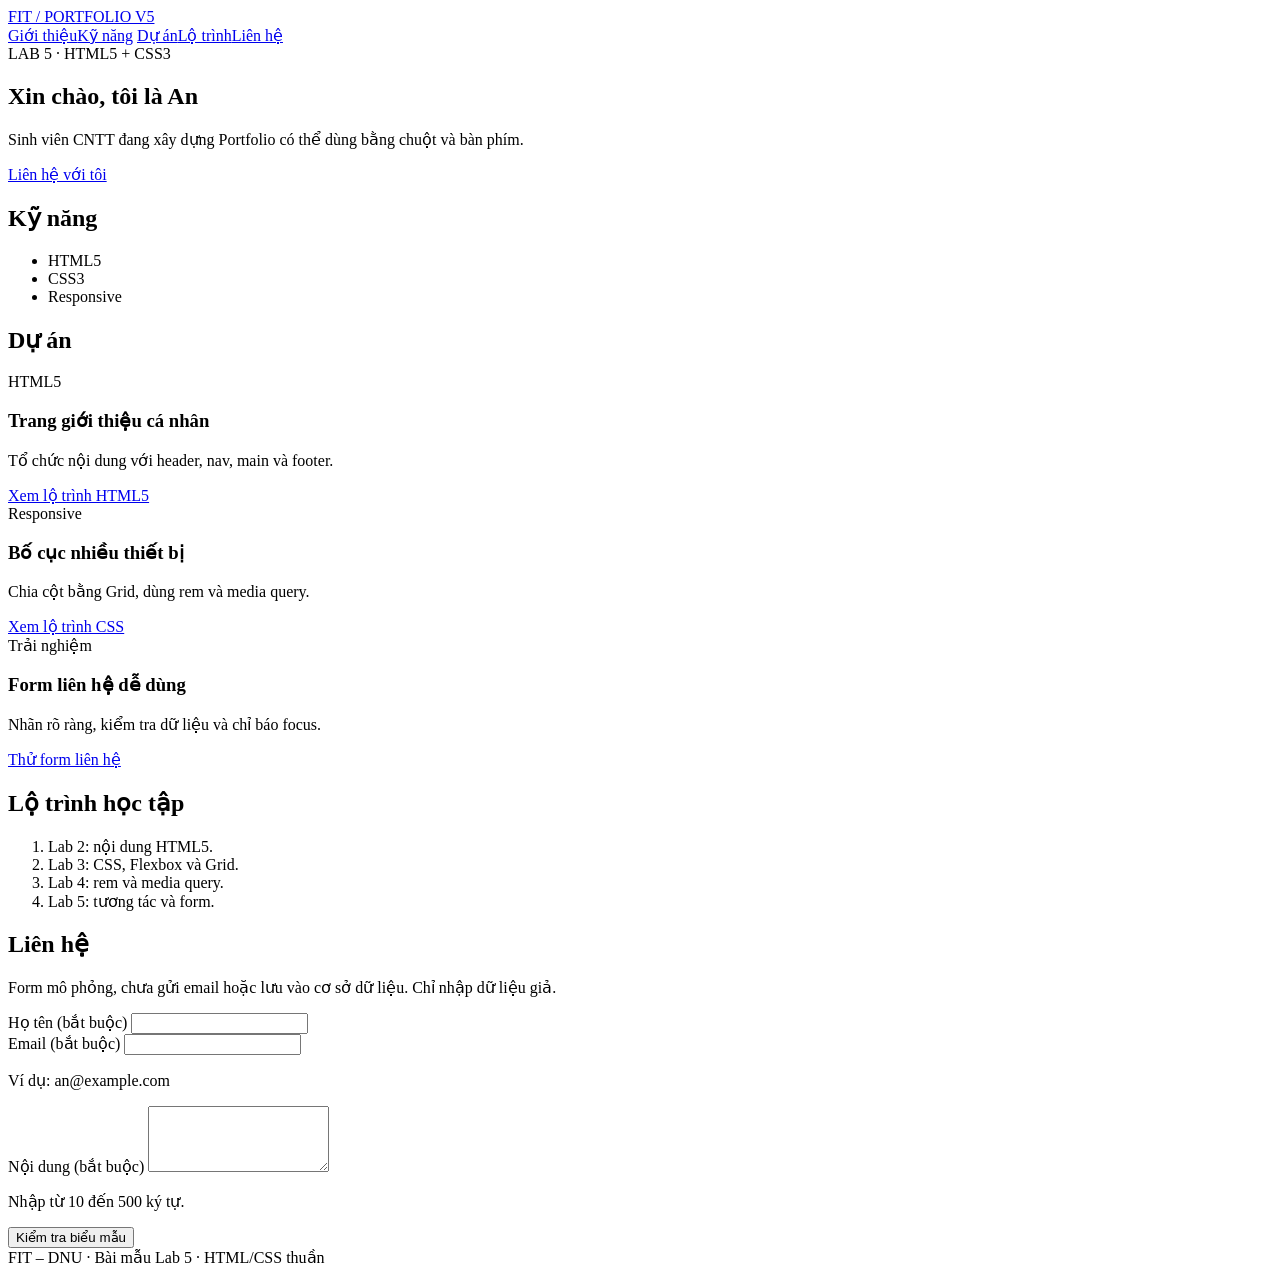
==== index.html @ aded5c0f "Add files via upload" ====
<!doctype html>
<html lang="vi">

<head>
    <meta charset="utf-8">
    <meta name="viewport" content="width=device-width,initial-scale=1">
    <title>Lab 5 · Portfolio thực hành</title>
    <link rel="stylesheet" href="css/style.css">
</head>

<body>
    <header><a class="brand" href="#gioi-thieu">FIT / PORTFOLIO V5</a>
        <nav class="menu" aria-label="Điều hướng chính">
            <a href="#gioi-thieu">Giới thiệu</a><a href="#ky-nang">Kỹ năng</a>
            <a href="#du-an">Dự án</a><a href="#lo-trinh">Lộ trình</a><a href="#lien-he">Liên hệ</a>
        </nav>
    </header>
    <main>
        <section class="hero" id="gioi-thieu"><span>LAB 5 · HTML5 + CSS3</span>
            <h1>Xin chào, tôi là An</h1>
            <p>Sinh viên CNTT đang xây dựng Portfolio có thể dùng bằng chuột và bàn phím.</p>
            <a class="button" href="#lien-he">Liên hệ với tôi</a>
        </section>
        <section id="ky-nang">
            <h2>Kỹ năng</h2>
            <ul class="skills">
                <li>HTML5</li>
                <li>CSS3</li>
                <li>Responsive</li>
            </ul>
        </section>
        <section id="du-an">
            <h2>Dự án</h2>
            <div class="project-grid">
                <article class="card"><span class="tag">HTML5</span>
                    <h3>Trang giới thiệu cá nhân</h3>
                    <p>Tổ chức nội dung với header, nav, main và footer.</p><a href="#lo-trinh">Xem lộ trình HTML5</a>
                </article>
                <article class="card"><span class="tag">Responsive</span>
                    <h3>Bố cục nhiều thiết bị</h3>
                    <p>Chia cột bằng Grid, dùng rem và media query.</p><a href="#lo-trinh">Xem lộ trình CSS</a>
                </article>
                <article class="card"><span class="tag">Trải nghiệm</span>
                    <h3>Form liên hệ dễ dùng</h3>
                    <p>Nhãn rõ ràng, kiểm tra dữ liệu và chỉ báo focus.</p><a href="#lien-he">Thử form liên hệ</a>
                </article>
            </div>
        </section>
        <section id="lo-trinh">
            <h2>Lộ trình học tập</h2>
            <ol>
                <li>Lab 2: nội dung HTML5.</li>
                <li>Lab 3: CSS, Flexbox và Grid.</li>
                <li>Lab 4: rem và media query.</li>
                <li>Lab 5: tương tác và form.</li>
            </ol>
        </section>
        <section id="lien-he">
            <h2>Liên hệ</h2>
            <p>Form mô phỏng, chưa gửi email hoặc lưu vào cơ sở dữ liệu. Chỉ nhập dữ liệu giả.</p>
            <form action="ket-qua.html" method="get">
                <div class="form-field">
                    <label for="fullname">Họ tên (bắt buộc)</label><!-- 4.1 -->
                    <input id="fullname" name="fullname" type="text" autocomplete="name" required
                        minlength="0"><!-- 4.4 -->
                </div>
                <div class="form-field"><label for="email">Email (bắt buộc)</label>
                    <input id="email" name="email" type="texr" required autocomplete="email"
                        aria-describedby="email-help"><!-- 4.2; 4.3 -->
                    <p class="help" id="email-help">Ví dụ: an@example.com</p>
                </div>
                <div class="form-field"><label for="message">Nội dung (bắt buộc)</label>
                    <textarea id="message" name="message" rows="4" required minlength="10" maxlength="500"
                        aria-describedby="message-help"></textarea><!-- 4.5; 4.6; 4.7 -->
                    <p class="help" id="message-help">Nhập từ 10 đến 500 ký tự.</p>
                </div>
                <button class="button" type="button">Kiểm tra biểu mẫu</button><!-- 4.8 -->
            </form>
        </section>
    </main>
    <footer>FIT – DNU · Bài mẫu Lab 5 · HTML/CSS thuần</footer>
</body>

</html>
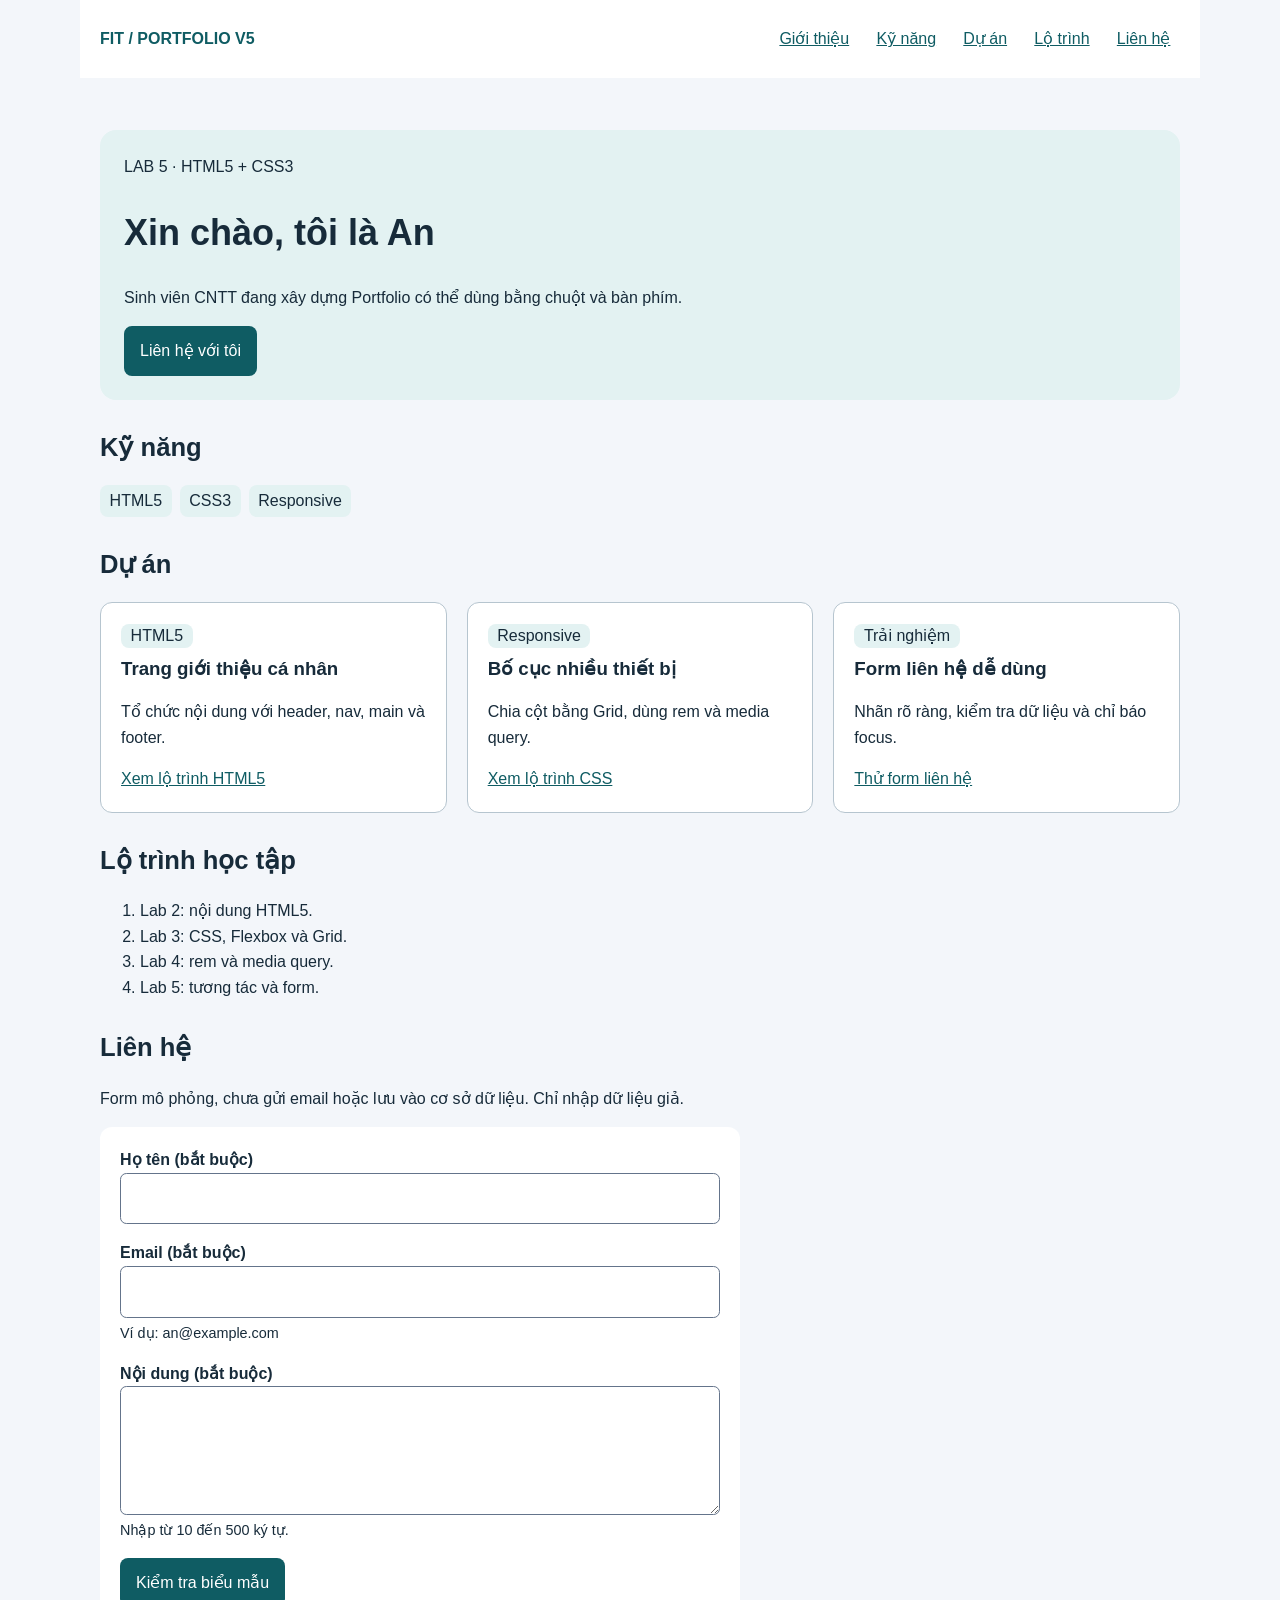
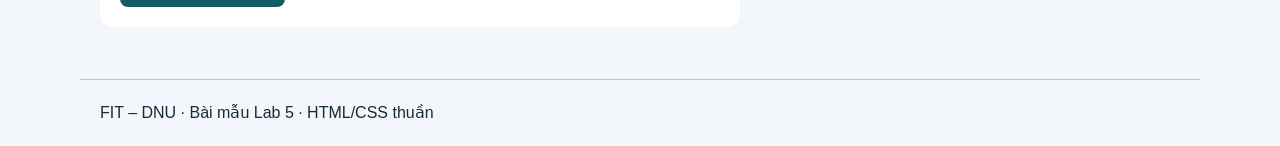
==== commit 2b7b7f58: "v2" ====
--- a/index.html
+++ b/index.html
@@ -5,7 +5,7 @@
     <meta charset="utf-8">
     <meta name="viewport" content="width=device-width,initial-scale=1">
     <title>Lab 5 · Portfolio thực hành</title>
-    <link rel="stylesheet" href="css/style.css">
+    <link rel="stylesheet" href="style.css">
 </head>
 
 <body>
@@ -65,7 +65,7 @@
                         minlength="0"><!-- 4.4 -->
                 </div>
                 <div class="form-field"><label for="email">Email (bắt buộc)</label>
-                    <input id="email" name="email" type="texr" required autocomplete="email"
+                    <input id="email" name="email" type="email" required autocomplete="email"
                         aria-describedby="email-help"><!-- 4.2; 4.3 -->
                     <p class="help" id="email-help">Ví dụ: an@example.com</p>
                 </div>
--- a/style.css
+++ b/style.css
@@ -0,0 +1,276 @@
+/* LAB 5: chi thay cac o trong co ma 1.1 den 5.6.
+   Base responsive tu Lab 4 da hoan thanh. Khong xoa @media. */
+:root {
+  --bg: #f3f6fa;
+  --text: #172b3a;
+  --primary: #0f5c63;
+  --hover: #083e43;
+  --soft: #e3f2f2;
+  --focus: #b34500;
+  --line: #b6c5cf;
+}
+
+* {
+  box-sizing: border-box;
+}
+
+html {
+  font-size: 100%;
+}
+
+body {
+  margin: 0;
+  font-family: Arial, sans-serif;
+  line-height: 1.6;
+  color: var(--text);
+  background: var(--bg);
+}
+
+a {
+  color: var(--primary);
+}
+
+h1,
+h2,
+h3 {
+  line-height: 1.25;
+}
+
+h1 {
+  font-size: 2.25rem;
+}
+
+h2 {
+  font-size: 1.6rem;
+}
+
+header,
+main,
+footer {
+  max-width: 70rem;
+  margin: auto;
+  padding: 1.25rem;
+}
+
+header {
+  background: white;
+  display: flex;
+  flex-wrap: wrap;
+  align-items: center;
+  justify-content: space-between;
+  gap: 1rem;
+}
+
+.brand {
+  font-weight: bold;
+  text-decoration: none;
+}
+
+.menu {
+  display: flex;
+  flex-wrap: wrap;
+  gap: .5rem;
+}
+
+.menu a {
+  display: inline-block;
+  padding: .4rem .6rem;
+  border-radius: .4rem;
+}
+
+section {
+  margin-block: 2rem;
+  scroll-margin-top: 1rem;
+}
+
+.hero {
+  background: var(--soft);
+  padding: 1.5rem;
+  border-radius: 1rem;
+}
+
+.skills {
+  display: flex;
+  flex-wrap: wrap;
+  gap: .5rem;
+  padding: 0;
+  list-style: none;
+}
+
+.skills li,
+.tag {
+  background: var(--soft);
+  padding: .2rem .6rem;
+  border-radius: .5rem;
+}
+
+.project-grid {
+  display: grid;
+  grid-template-columns: 1fr;
+  gap: 1.25rem;
+}
+
+.card {
+  min-width: 0;
+  border: 1px solid var(--line);
+  border-radius: .75rem;
+  padding: 1.25rem;
+  background: white;
+  overflow-wrap: anywhere;
+}
+
+.card h3 {
+  margin-top: .5rem;
+}
+
+.card a {
+  display: inline-block;
+}
+
+.button {
+  display: inline-block;
+  padding: .75rem 1rem;
+  border: 0;
+  background: var(--primary);
+  color: white;
+  border-radius: .5rem;
+  cursor: pointer;
+  text-decoration: none;
+}
+
+form {
+  max-width: 40rem;
+  background: white;
+  border-radius: .75rem;
+  padding: 1.25rem;
+}
+
+.form-field {
+  margin-bottom: 1rem;
+}
+
+label {
+  display: block;
+  font-weight: bold;
+}
+
+.help {
+  font-size: .9rem;
+  margin: .25rem 0 0;
+}
+
+input,
+textarea {
+  display: block;
+  border: 1px solid #64748b;
+  border-radius: .4rem;
+}
+
+textarea {
+  min-height: 8rem;
+}
+
+footer {
+  border-top: 1px solid var(--line);
+}
+
+@media (min-width:48rem) {
+  .project-grid {
+    grid-template-columns: repeat(2, minmax(0, 1fr));
+  }
+}
+
+@media (min-width:64rem) {
+  .project-grid {
+    grid-template-columns: repeat(3, minmax(0, 1fr));
+  }
+}
+
+/* NHIEM VU 1: focus va menu. Khong xoa outline mac dinh. */
+a:focus-visible,
+/* 1.1 */
+button:focus-visible,
+input:focus-visible,
+textarea:focus-visible {
+  outline-style:solid;
+  /* 1.2 */
+  outline-width:0.185rem;
+  /* 1.3 */
+  outline-color: var(--focus);
+  /* 1.4 */
+  outline-offset:0.185rem;
+  /* 1.5 */
+}
+
+.menu a:hover {
+  background: var(--soft);
+}
+
+/* 1.6 */
+/* NHIEM VU 2: button */
+.button {
+  transition: background-color
+    /* 2.1 */
+    180ms
+    /* 2.2 */
+    ease,
+    /* 2.3 */
+    transform 180ms ease;
+}
+
+.button:hover {
+  background: var(--hover);
+}
+
+/* 2.4 */
+.button:active{
+  /* 2.5 */
+  transform: translateY(-1rem);
+  /* 2.6 */
+}
+
+/* NHIEM VU 3: card va link */
+.card {
+  transition: transform
+    /* 3.1 */
+    180ms ease;
+}
+
+/* 3.2 */
+.card:hover {
+  /* 3.3 */
+  transform:translateY(-0.25rem);
+  /* 3.4; 3.5 */
+}
+
+.card:focus-visible {
+  transform: translateY(-0.25rem);
+}
+
+/* 3.6 */
+/* NHIEM VU 4 nam trong index.html. */
+/* NHIEM VU 5: form */
+input,
+textarea {
+  width: 100%;
+  /* 5.1 */
+  box-sizing: border-box;
+  /* 5.2 */
+  padding: 0.75rem;
+  /* 5.3 */
+  min-width: 0;
+  /* 5.4 */
+}
+
+textarea {
+  resize: vertical;
+}
+
+/* 5.5 */
+input,
+textarea,
+button {
+  font: inherit;
+}
+
+/* 5.6 */
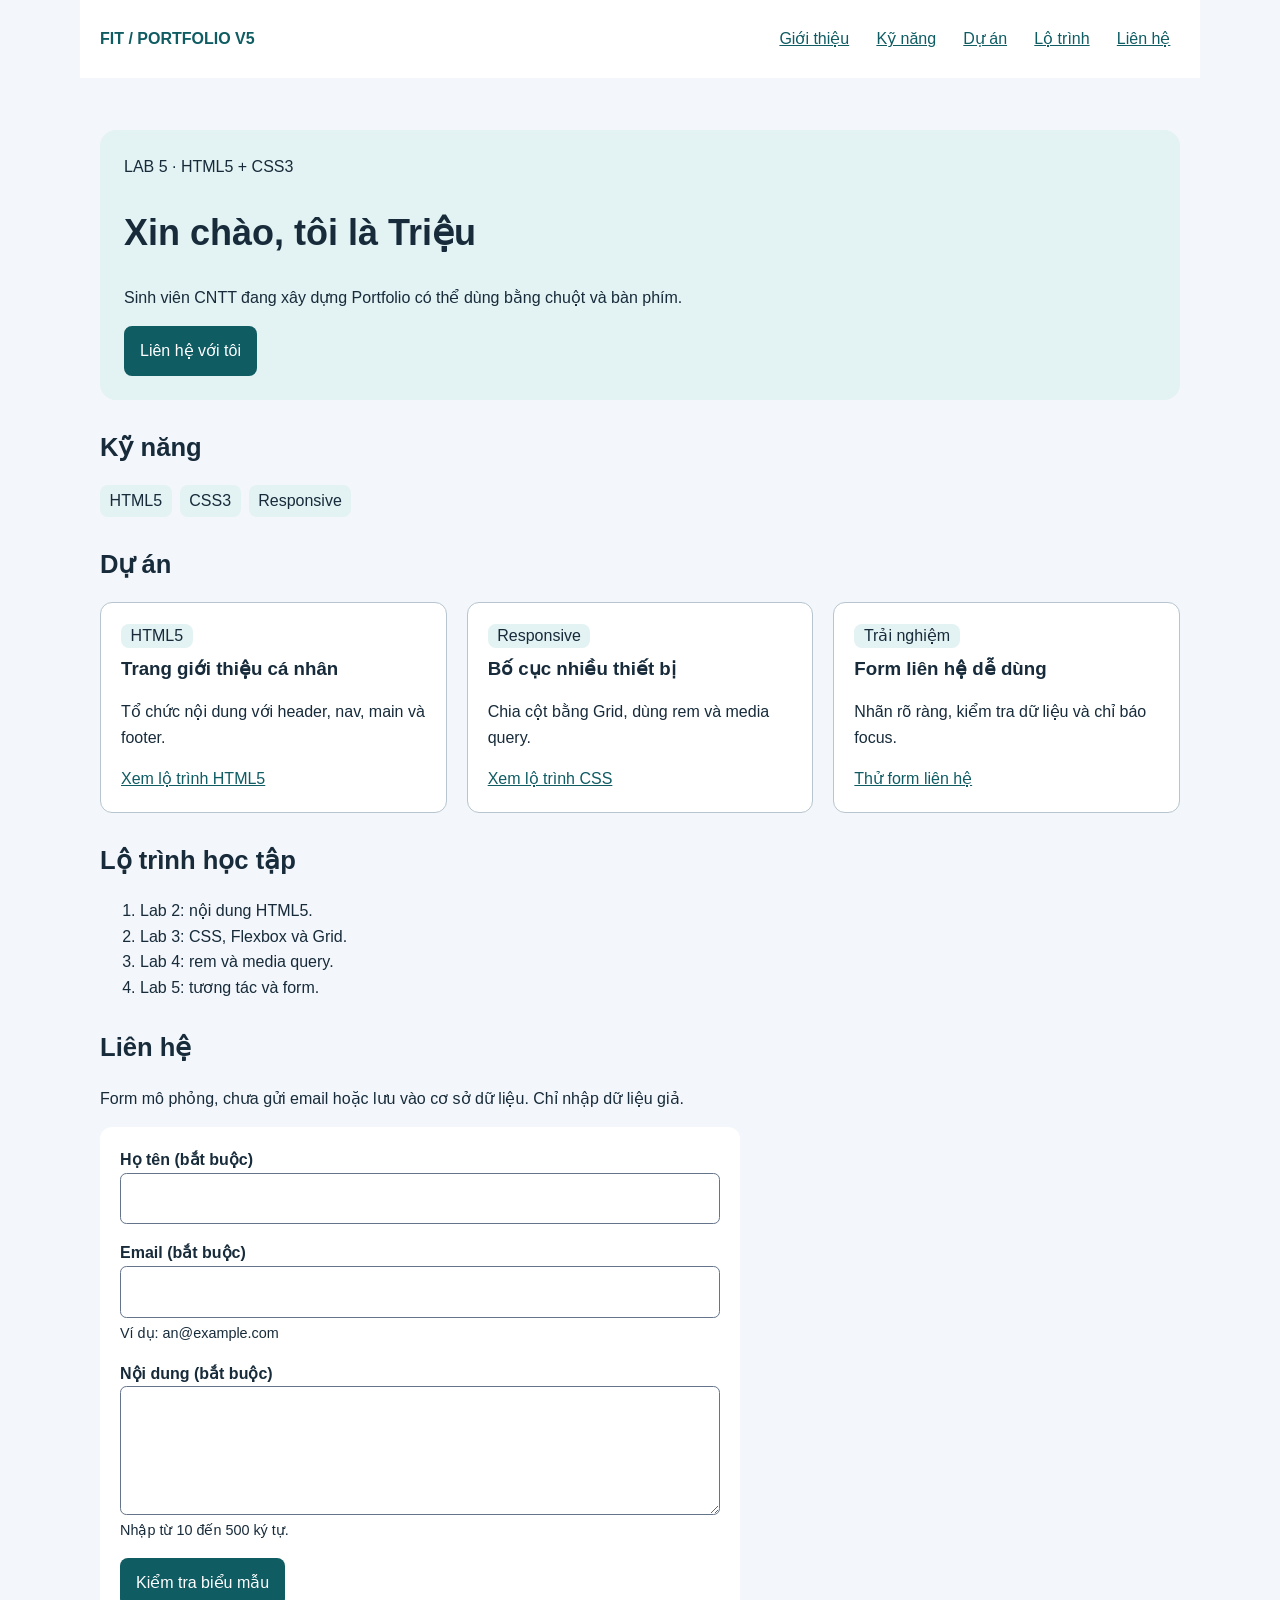
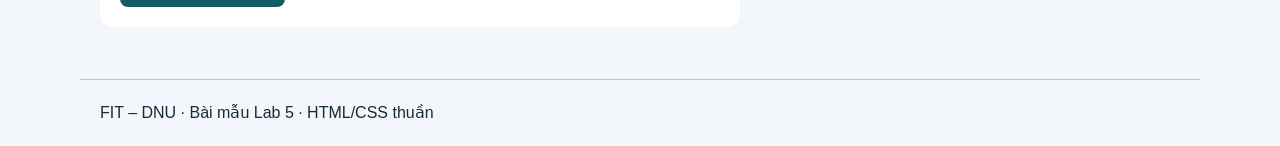
==== commit e45e5fa6: "v2" ====
--- a/index.html
+++ b/index.html
@@ -17,7 +17,7 @@
     </header>
     <main>
         <section class="hero" id="gioi-thieu"><span>LAB 5 · HTML5 + CSS3</span>
-            <h1>Xin chào, tôi là An</h1>
+            <h1>Xin chào, tôi là Triệu</h1>
             <p>Sinh viên CNTT đang xây dựng Portfolio có thể dùng bằng chuột và bàn phím.</p>
             <a class="button" href="#lien-he">Liên hệ với tôi</a>
         </section>
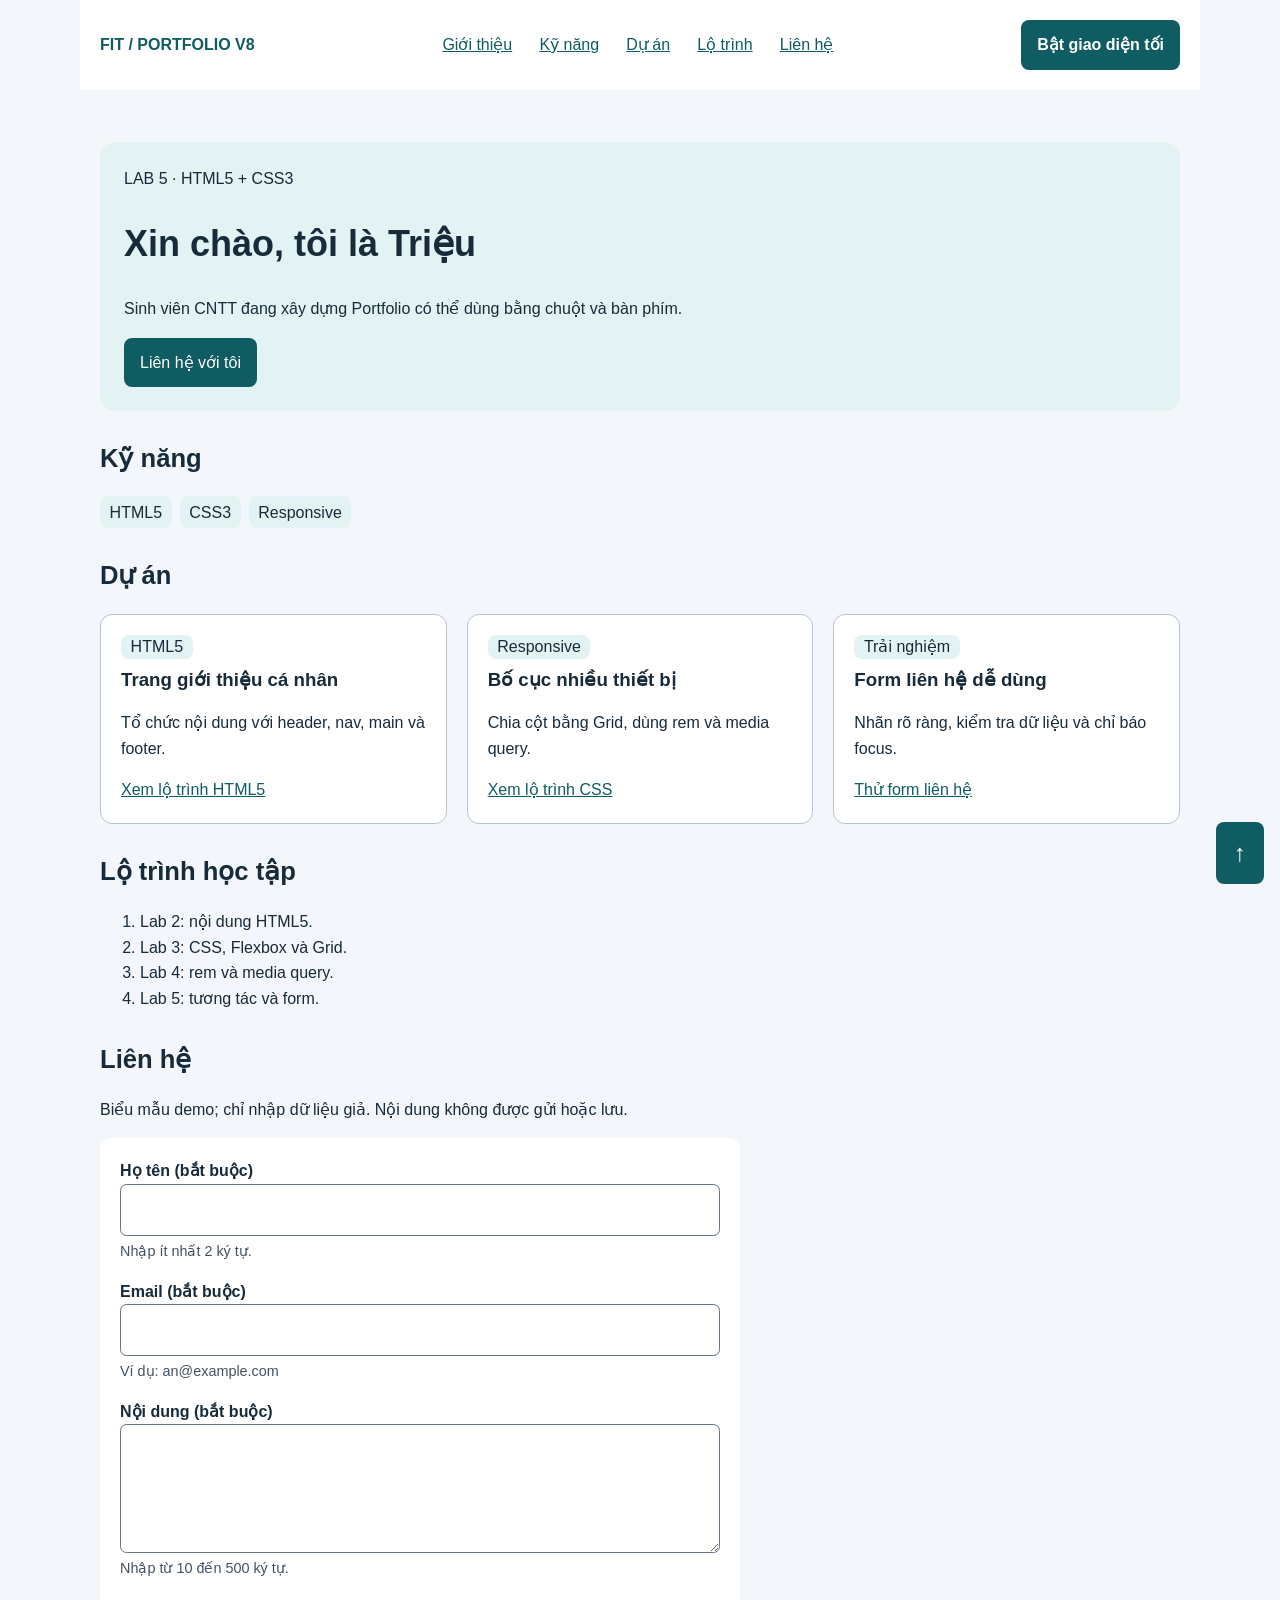
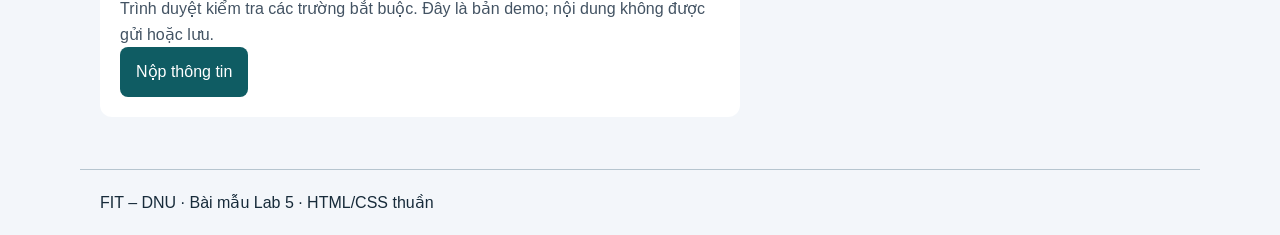
==== commit 86fa5565: "v8" ====
--- a/index.html
+++ b/index.html
@@ -8,12 +8,21 @@
     <link rel="stylesheet" href="style.css">
 </head>
 
-<body>
-    <header><a class="brand" href="#gioi-thieu">FIT / PORTFOLIO V5</a>
+<body id="top">
+    <header>
+        <a class="brand" href="#gioi-thieu">FIT / PORTFOLIO V8</a>
         <nav class="menu" aria-label="Điều hướng chính">
-            <a href="#gioi-thieu">Giới thiệu</a><a href="#ky-nang">Kỹ năng</a>
-            <a href="#du-an">Dự án</a><a href="#lo-trinh">Lộ trình</a><a href="#lien-he">Liên hệ</a>
+            <a href="#gioi-thieu">Giới thiệu</a>
+            <a href="#ky-nang">Kỹ năng</a>
+            <a href="#du-an">Dự án</a>
+            <a href="#lo-trinh">Lộ trình</a>
+            <a href="#lien-he">Liên hệ</a>
         </nav>
+        <input class="theme-toggle-control" id="theme-toggle" type="checkbox">
+        <label class="button theme-toggle-label" for="theme-toggle">
+            <span class="theme-label-light">Bật giao diện tối</span>
+            <span class="theme-label-dark">Bật giao diện sáng</span>
+        </label>
     </header>
     <main>
         <section class="hero" id="gioi-thieu"><span>LAB 5 · HTML5 + CSS3</span>
@@ -56,29 +65,33 @@
             </ol>
         </section>
         <section id="lien-he">
-            <h2>Liên hệ</h2>
-            <p>Form mô phỏng, chưa gửi email hoặc lưu vào cơ sở dữ liệu. Chỉ nhập dữ liệu giả.</p>
-            <form action="ket-qua.html" method="get">
+            <h2 id="contact-heading">Liên hệ</h2>
+            <p>Biểu mẫu demo; chỉ nhập dữ liệu giả. Nội dung không được gửi hoặc lưu.</p>
+            <form class="contact-form" action="ket-qua.html" method="get" target="_blank"
+                aria-labelledby="contact-heading">
                 <div class="form-field">
                     <label for="fullname">Họ tên (bắt buộc)</label><!-- 4.1 -->
-                    <input id="fullname" name="fullname" type="text" autocomplete="name" required
-                        minlength="0"><!-- 4.4 -->
+                    <input id="fullname" type="text" autocomplete="name" required
+                        minlength="2" aria-describedby="fullname-help"><!-- 4.4 -->
+                    <p class="help" id="fullname-help">Nhập ít nhất 2 ký tự.</p>
                 </div>
                 <div class="form-field"><label for="email">Email (bắt buộc)</label>
-                    <input id="email" name="email" type="email" required autocomplete="email"
+                    <input id="email" type="email" required autocomplete="email"
                         aria-describedby="email-help"><!-- 4.2; 4.3 -->
                     <p class="help" id="email-help">Ví dụ: an@example.com</p>
                 </div>
                 <div class="form-field"><label for="message">Nội dung (bắt buộc)</label>
-                    <textarea id="message" name="message" rows="4" required minlength="10" maxlength="500"
+                    <textarea id="message" rows="4" required minlength="10" maxlength="500"
                         aria-describedby="message-help"></textarea><!-- 4.5; 4.6; 4.7 -->
                     <p class="help" id="message-help">Nhập từ 10 đến 500 ký tự.</p>
                 </div>
-                <button class="button" type="button">Kiểm tra biểu mẫu</button><!-- 4.8 -->
+                <p class="form-status">Trình duyệt kiểm tra các trường bắt buộc. Đây là bản demo; nội dung không được gửi hoặc lưu.</p>
+                <button class="button" type="submit">Nộp thông tin</button>
             </form>
         </section>
     </main>
     <footer>FIT – DNU · Bài mẫu Lab 5 · HTML/CSS thuần</footer>
+    <a class="button back-to-top" href="#top" aria-label="Lên đầu trang">↑</a>
 </body>
 
 </html>
--- a/style.css
+++ b/style.css
@@ -1,6 +1,7 @@
 /* LAB 5: chi thay cac o trong co ma 1.1 den 5.6.
    Base responsive tu Lab 4 da hoan thanh. Khong xoa @media. */
 :root {
+  color-scheme: light;
   --bg: #f3f6fa;
   --text: #172b3a;
   --primary: #0f5c63;
@@ -8,6 +9,29 @@
   --soft: #e3f2f2;
   --focus: #b34500;
   --line: #b6c5cf;
+  --surface: #fff;
+  --muted: #435363;
+  --button-text: #fff;
+  --error: #b42318;
+}
+
+:root:has(#theme-toggle:checked) {
+  color-scheme: dark;
+  --bg: #14212b;
+  --text: #edf4f7;
+  --primary: #8bd3d1;
+  --hover: #b1e6e3;
+  --soft: #203943;
+  --focus: #ffbd80;
+  --line: #526874;
+  --surface: #1d2c37;
+  --muted: #c1d0d8;
+  --button-text: #14212b;
+  --error: #ff8a80;
+}
+
+:root {
+  scroll-behavior: smooth;
 }
 
 * {
@@ -53,7 +77,7 @@
 }
 
 header {
-  background: white;
+  background: var(--surface);
   display: flex;
   flex-wrap: wrap;
   align-items: center;
@@ -72,6 +96,32 @@
   gap: .5rem;
 }
 
+.theme-toggle-control {
+  position: absolute;
+  width: 1px;
+  height: 1px;
+  padding: 0;
+  margin: -1px;
+  overflow: hidden;
+  clip: rect(0, 0, 0, 0);
+  white-space: nowrap;
+  border: 0;
+}
+
+.theme-toggle-label {
+  padding: .5rem .75rem;
+  margin: 0;
+}
+
+.theme-label-dark,
+:root:has(#theme-toggle:checked) .theme-label-light {
+  display: none;
+}
+
+:root:has(#theme-toggle:checked) .theme-label-dark {
+  display: inline;
+}
+
 .menu a {
   display: inline-block;
   padding: .4rem .6rem;
@@ -87,6 +137,11 @@
   background: var(--soft);
   padding: 1.5rem;
   border-radius: 1rem;
+}
+
+.confirmation {
+  margin-top: 2rem;
+  text-align: center;
 }
 
 .skills {
@@ -115,7 +170,7 @@
   border: 1px solid var(--line);
   border-radius: .75rem;
   padding: 1.25rem;
-  background: white;
+  background: var(--surface);
   overflow-wrap: anywhere;
 }
 
@@ -132,15 +187,15 @@
   padding: .75rem 1rem;
   border: 0;
   background: var(--primary);
-  color: white;
+  color: var(--button-text);
   border-radius: .5rem;
   cursor: pointer;
   text-decoration: none;
 }
 
-form {
+.contact-form {
   max-width: 40rem;
-  background: white;
+  background: var(--surface);
   border-radius: .75rem;
   padding: 1.25rem;
 }
@@ -157,6 +212,31 @@
 .help {
   font-size: .9rem;
   margin: .25rem 0 0;
+  color: var(--muted);
+}
+
+.form-status {
+  margin-bottom: 0;
+  color: var(--muted);
+}
+
+.contact-form:focus-within:has(:invalid) .form-status::before {
+  content: "Vui lòng sửa các trường chưa hợp lệ. ";
+  color: var(--error);
+}
+
+.contact-form:focus-within:not(:has(:invalid)) .form-status::before {
+  content: "Các trường hiện đã hợp lệ. ";
+}
+
+input:focus:invalid,
+textarea:focus:invalid {
+  border-color: var(--error);
+}
+
+input:focus:valid,
+textarea:focus:valid {
+  border-color: var(--primary);
 }
 
 input,
@@ -172,6 +252,28 @@
 
 footer {
   border-top: 1px solid var(--line);
+}
+
+.back-to-top {
+  position: fixed;
+  right: 1rem;
+  bottom: 1rem;
+  z-index: 1;
+  min-width: 3rem;
+  min-height: 3rem;
+  font-size: 1.5rem;
+  text-align: center;
+}
+
+#theme-toggle:focus-visible + .theme-toggle-label {
+  outline: .185rem solid var(--focus);
+  outline-offset: .185rem;
+}
+
+@media (prefers-reduced-motion: reduce) {
+  :root {
+    scroll-behavior: auto;
+  }
 }
 
 @media (min-width:48rem) {
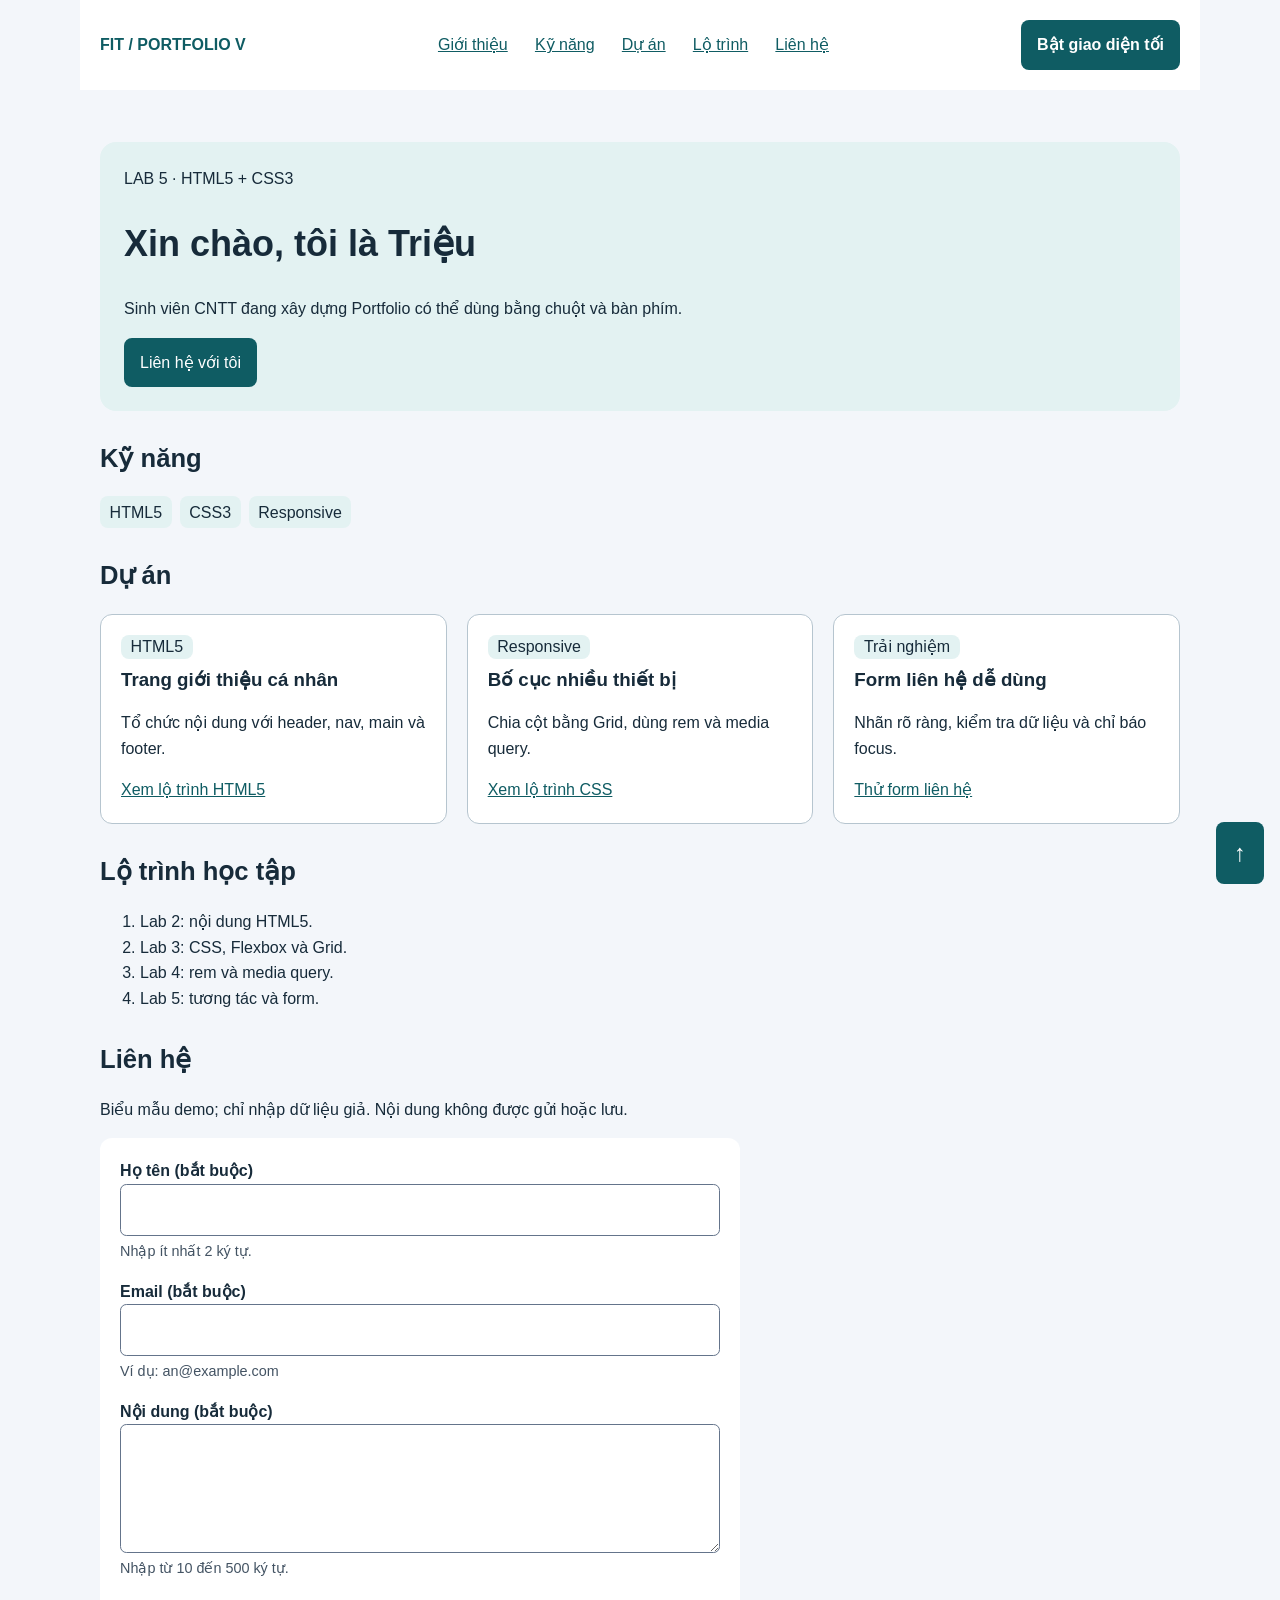
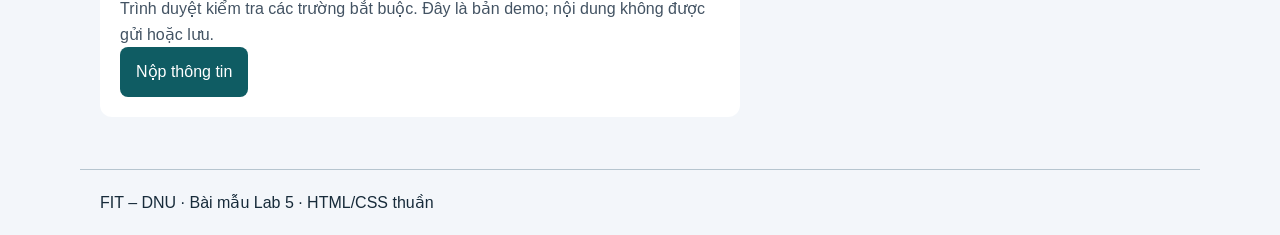
==== commit d83ca06d: "them link minh chung" ====
--- a/index.html
+++ b/index.html
@@ -10,7 +10,7 @@
 
 <body id="top">
     <header>
-        <a class="brand" href="#gioi-thieu">FIT / PORTFOLIO V8</a>
+        <a class="brand" href="#gioi-thieu">FIT / PORTFOLIO V</a>
         <nav class="menu" aria-label="Điều hướng chính">
             <a href="#gioi-thieu">Giới thiệu</a>
             <a href="#ky-nang">Kỹ năng</a>
